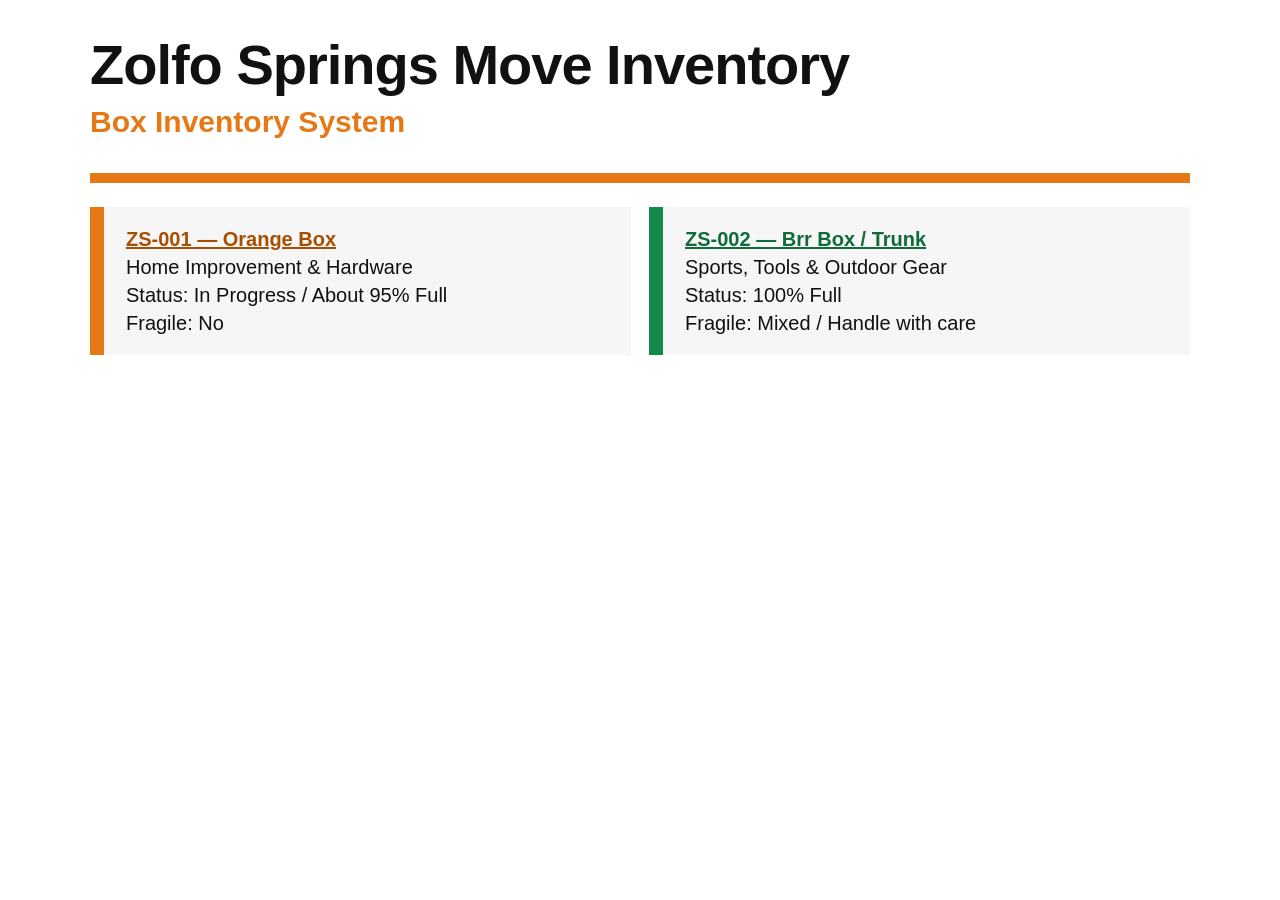
==== index.html @ a919026c "Mark ZS-002 index status as 100 percent full" ====
<!doctype html><html lang="en"><head><meta charset="utf-8"><meta name="viewport" content="width=device-width,initial-scale=1"><title>Zolfo Springs Move Inventory</title><style>:root{--orange:#e67816;--green:#148a4a;--ink:#111;--soft:#f6f6f6}body{font-family:Arial,Helvetica,sans-serif;margin:0;color:var(--ink);background:#fff}.wrap{max-width:1100px;margin:0 auto;padding:32px}.top{border-bottom:10px solid var(--orange);padding-bottom:18px;margin-bottom:24px}h1{font-size:56px;margin:0;letter-spacing:-1px}h2{color:var(--orange);margin:8px 0 16px;font-size:30px}.grid{display:grid;grid-template-columns:repeat(auto-fit,minmax(280px,1fr));gap:18px}.box-card{background:var(--soft);border-left:14px solid var(--orange);padding:18px 22px;font-size:20px;line-height:1.4}.box-card.green{border-left-color:var(--green)}a{color:#a84e00;font-weight:bold}.green a{color:#0f6b3a}@media(max-width:800px){.wrap{padding:20px}h1{font-size:42px}}</style></head><body><div class="wrap"><div class="top"><h1>Zolfo Springs Move Inventory</h1><h2>Box Inventory System</h2></div><div class="grid"><div class="box-card"><a href="boxes/ZS-001.html">ZS-001 — Orange Box</a><br>Home Improvement & Hardware<br>Status: In Progress / About 95% Full<br>Fragile: No</div><div class="box-card green"><a href="boxes/ZS-002.html">ZS-002 — Brr Box / Trunk</a><br>Sports, Tools & Outdoor Gear<br>Status: 100% Full<br>Fragile: Mixed / Handle with care</div></div></div></body></html>
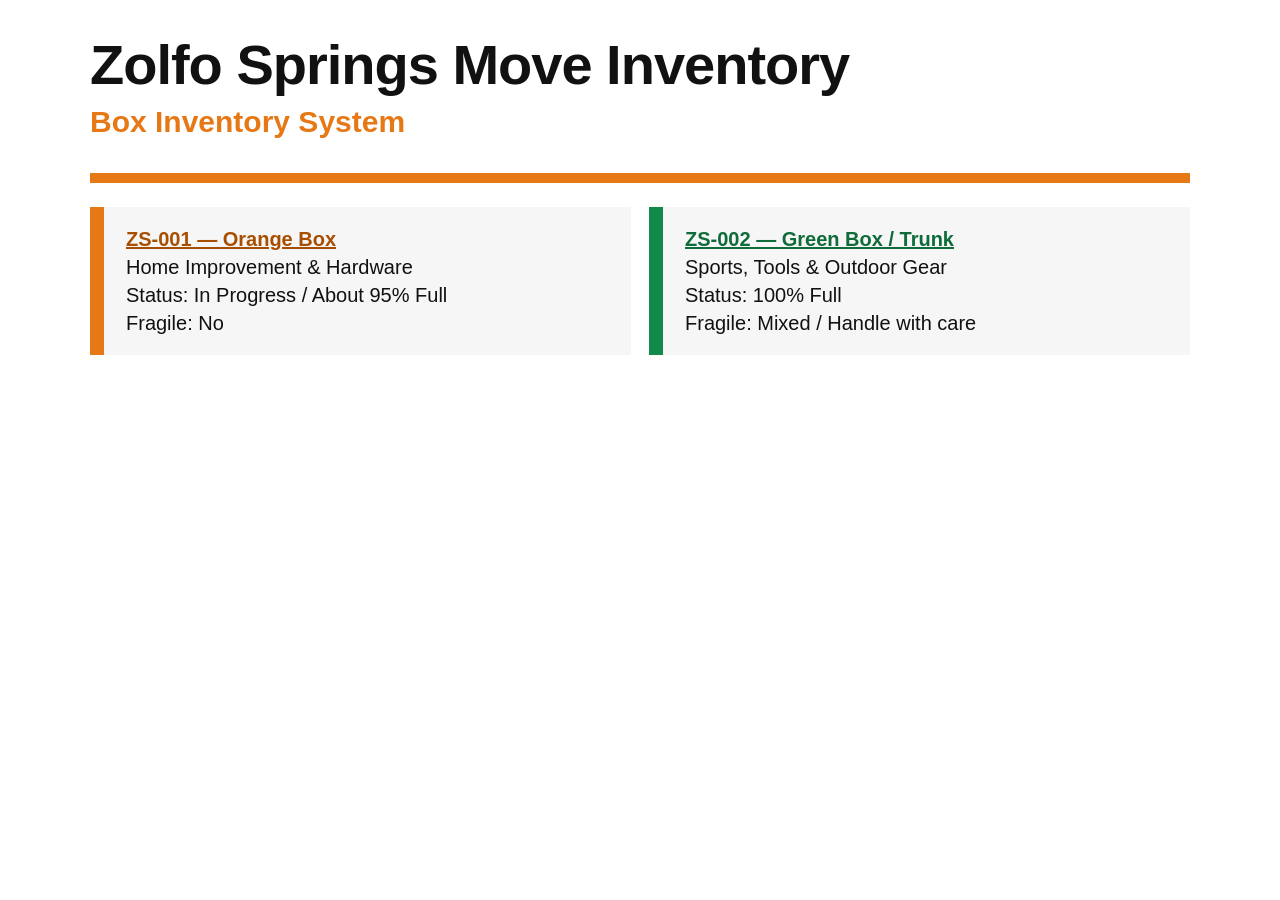
==== commit c9cf3f13: "Rename ZS-002 index title to Green Box" ====
--- a/index.html
+++ b/index.html
@@ -1 +1 @@
-<!doctype html><html lang="en"><head><meta charset="utf-8"><meta name="viewport" content="width=device-width,initial-scale=1"><title>Zolfo Springs Move Inventory</title><style>:root{--orange:#e67816;--green:#148a4a;--ink:#111;--soft:#f6f6f6}body{font-family:Arial,Helvetica,sans-serif;margin:0;color:var(--ink);background:#fff}.wrap{max-width:1100px;margin:0 auto;padding:32px}.top{border-bottom:10px solid var(--orange);padding-bottom:18px;margin-bottom:24px}h1{font-size:56px;margin:0;letter-spacing:-1px}h2{color:var(--orange);margin:8px 0 16px;font-size:30px}.grid{display:grid;grid-template-columns:repeat(auto-fit,minmax(280px,1fr));gap:18px}.box-card{background:var(--soft);border-left:14px solid var(--orange);padding:18px 22px;font-size:20px;line-height:1.4}.box-card.green{border-left-color:var(--green)}a{color:#a84e00;font-weight:bold}.green a{color:#0f6b3a}@media(max-width:800px){.wrap{padding:20px}h1{font-size:42px}}</style></head><body><div class="wrap"><div class="top"><h1>Zolfo Springs Move Inventory</h1><h2>Box Inventory System</h2></div><div class="grid"><div class="box-card"><a href="boxes/ZS-001.html">ZS-001 — Orange Box</a><br>Home Improvement & Hardware<br>Status: In Progress / About 95% Full<br>Fragile: No</div><div class="box-card green"><a href="boxes/ZS-002.html">ZS-002 — Brr Box / Trunk</a><br>Sports, Tools & Outdoor Gear<br>Status: 100% Full<br>Fragile: Mixed / Handle with care</div></div></div></body></html>+<!doctype html><html lang="en"><head><meta charset="utf-8"><meta name="viewport" content="width=device-width,initial-scale=1"><title>Zolfo Springs Move Inventory</title><style>:root{--orange:#e67816;--green:#148a4a;--ink:#111;--soft:#f6f6f6}body{font-family:Arial,Helvetica,sans-serif;margin:0;color:var(--ink);background:#fff}.wrap{max-width:1100px;margin:0 auto;padding:32px}.top{border-bottom:10px solid var(--orange);padding-bottom:18px;margin-bottom:24px}h1{font-size:56px;margin:0;letter-spacing:-1px}h2{color:var(--orange);margin:8px 0 16px;font-size:30px}.grid{display:grid;grid-template-columns:repeat(auto-fit,minmax(280px,1fr));gap:18px}.box-card{background:var(--soft);border-left:14px solid var(--orange);padding:18px 22px;font-size:20px;line-height:1.4}.box-card.green{border-left-color:var(--green)}a{color:#a84e00;font-weight:bold}.green a{color:#0f6b3a}@media(max-width:800px){.wrap{padding:20px}h1{font-size:42px}}</style></head><body><div class="wrap"><div class="top"><h1>Zolfo Springs Move Inventory</h1><h2>Box Inventory System</h2></div><div class="grid"><div class="box-card"><a href="boxes/ZS-001.html">ZS-001 — Orange Box</a><br>Home Improvement & Hardware<br>Status: In Progress / About 95% Full<br>Fragile: No</div><div class="box-card green"><a href="boxes/ZS-002.html">ZS-002 — Green Box / Trunk</a><br>Sports, Tools & Outdoor Gear<br>Status: 100% Full<br>Fragile: Mixed / Handle with care</div></div></div></body></html>
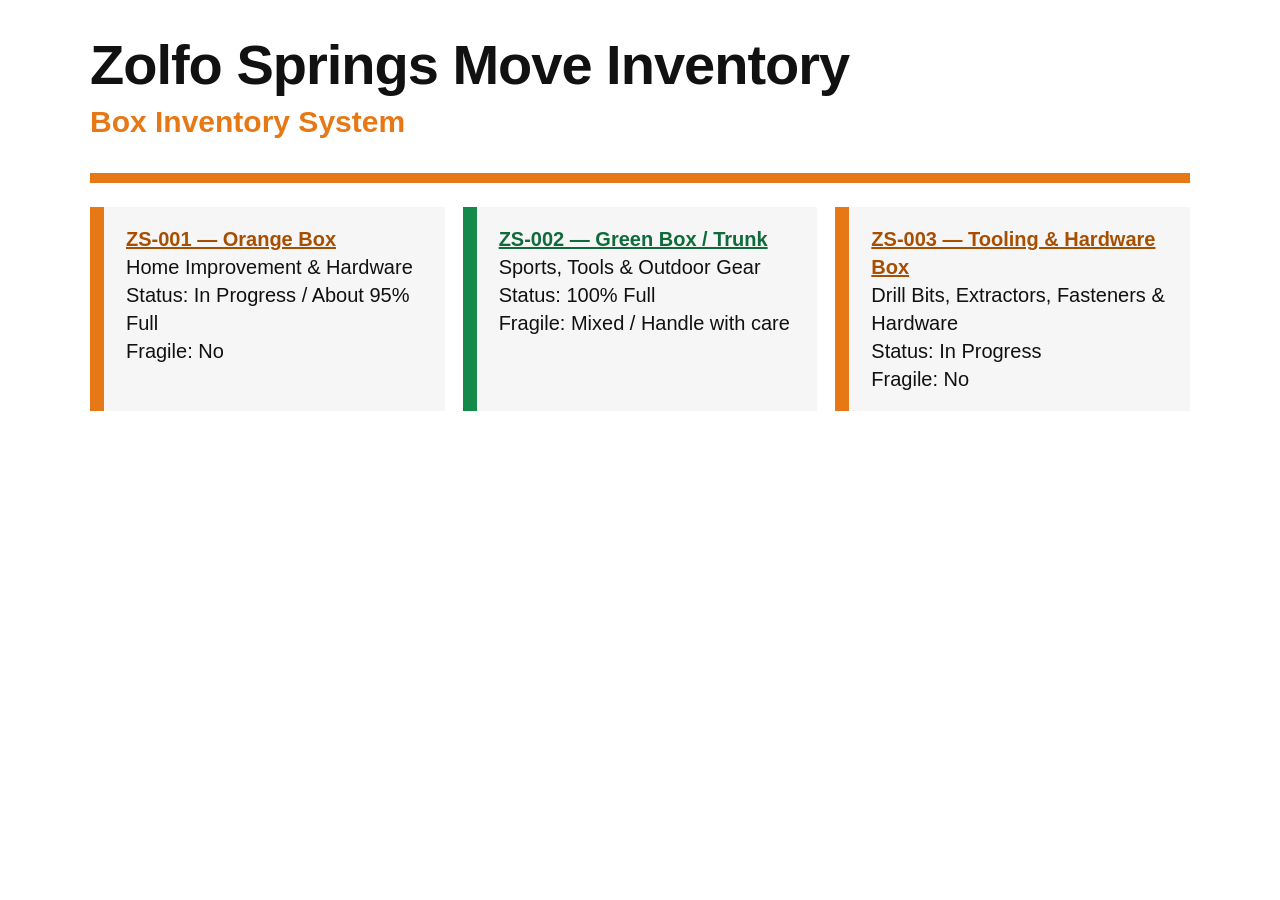
==== commit 86f97f48: "Add ZS-003 to inventory index" ====
--- a/index.html
+++ b/index.html
@@ -1 +1 @@
-<!doctype html><html lang="en"><head><meta charset="utf-8"><meta name="viewport" content="width=device-width,initial-scale=1"><title>Zolfo Springs Move Inventory</title><style>:root{--orange:#e67816;--green:#148a4a;--ink:#111;--soft:#f6f6f6}body{font-family:Arial,Helvetica,sans-serif;margin:0;color:var(--ink);background:#fff}.wrap{max-width:1100px;margin:0 auto;padding:32px}.top{border-bottom:10px solid var(--orange);padding-bottom:18px;margin-bottom:24px}h1{font-size:56px;margin:0;letter-spacing:-1px}h2{color:var(--orange);margin:8px 0 16px;font-size:30px}.grid{display:grid;grid-template-columns:repeat(auto-fit,minmax(280px,1fr));gap:18px}.box-card{background:var(--soft);border-left:14px solid var(--orange);padding:18px 22px;font-size:20px;line-height:1.4}.box-card.green{border-left-color:var(--green)}a{color:#a84e00;font-weight:bold}.green a{color:#0f6b3a}@media(max-width:800px){.wrap{padding:20px}h1{font-size:42px}}</style></head><body><div class="wrap"><div class="top"><h1>Zolfo Springs Move Inventory</h1><h2>Box Inventory System</h2></div><div class="grid"><div class="box-card"><a href="boxes/ZS-001.html">ZS-001 — Orange Box</a><br>Home Improvement & Hardware<br>Status: In Progress / About 95% Full<br>Fragile: No</div><div class="box-card green"><a href="boxes/ZS-002.html">ZS-002 — Green Box / Trunk</a><br>Sports, Tools & Outdoor Gear<br>Status: 100% Full<br>Fragile: Mixed / Handle with care</div></div></div></body></html>+<!doctype html><html lang="en"><head><meta charset="utf-8"><meta name="viewport" content="width=device-width,initial-scale=1"><title>Zolfo Springs Move Inventory</title><style>:root{--orange:#e67816;--green:#148a4a;--ink:#111;--soft:#f6f6f6}body{font-family:Arial,Helvetica,sans-serif;margin:0;color:var(--ink);background:#fff}.wrap{max-width:1100px;margin:0 auto;padding:32px}.top{border-bottom:10px solid var(--orange);padding-bottom:18px;margin-bottom:24px}h1{font-size:56px;margin:0;letter-spacing:-1px}h2{color:var(--orange);margin:8px 0 16px;font-size:30px}.grid{display:grid;grid-template-columns:repeat(auto-fit,minmax(280px,1fr));gap:18px}.box-card{background:var(--soft);border-left:14px solid var(--orange);padding:18px 22px;font-size:20px;line-height:1.4}.box-card.green{border-left-color:var(--green)}a{color:#a84e00;font-weight:bold}.green a{color:#0f6b3a}@media(max-width:800px){.wrap{padding:20px}h1{font-size:42px}}</style></head><body><div class="wrap"><div class="top"><h1>Zolfo Springs Move Inventory</h1><h2>Box Inventory System</h2></div><div class="grid"><div class="box-card"><a href="boxes/ZS-001.html">ZS-001 — Orange Box</a><br>Home Improvement & Hardware<br>Status: In Progress / About 95% Full<br>Fragile: No</div><div class="box-card green"><a href="boxes/ZS-002.html">ZS-002 — Green Box / Trunk</a><br>Sports, Tools & Outdoor Gear<br>Status: 100% Full<br>Fragile: Mixed / Handle with care</div><div class="box-card"><a href="boxes/ZS-003.html">ZS-003 — Tooling & Hardware Box</a><br>Drill Bits, Extractors, Fasteners & Hardware<br>Status: In Progress<br>Fragile: No</div></div></div></body></html>
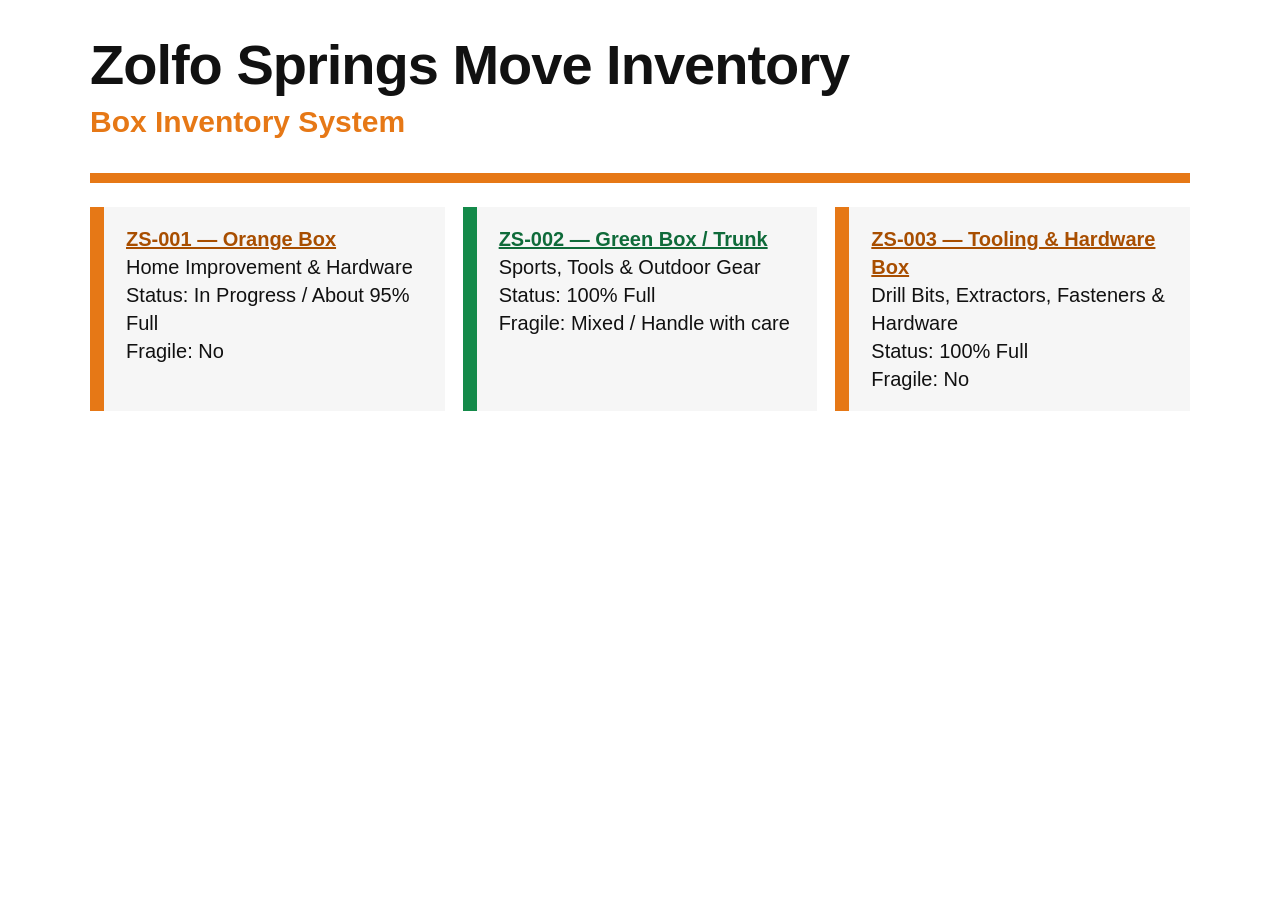
==== commit 6b754e66: "Mark ZS-003 index status as full" ====
--- a/index.html
+++ b/index.html
@@ -1 +1 @@
-<!doctype html><html lang="en"><head><meta charset="utf-8"><meta name="viewport" content="width=device-width,initial-scale=1"><title>Zolfo Springs Move Inventory</title><style>:root{--orange:#e67816;--green:#148a4a;--ink:#111;--soft:#f6f6f6}body{font-family:Arial,Helvetica,sans-serif;margin:0;color:var(--ink);background:#fff}.wrap{max-width:1100px;margin:0 auto;padding:32px}.top{border-bottom:10px solid var(--orange);padding-bottom:18px;margin-bottom:24px}h1{font-size:56px;margin:0;letter-spacing:-1px}h2{color:var(--orange);margin:8px 0 16px;font-size:30px}.grid{display:grid;grid-template-columns:repeat(auto-fit,minmax(280px,1fr));gap:18px}.box-card{background:var(--soft);border-left:14px solid var(--orange);padding:18px 22px;font-size:20px;line-height:1.4}.box-card.green{border-left-color:var(--green)}a{color:#a84e00;font-weight:bold}.green a{color:#0f6b3a}@media(max-width:800px){.wrap{padding:20px}h1{font-size:42px}}</style></head><body><div class="wrap"><div class="top"><h1>Zolfo Springs Move Inventory</h1><h2>Box Inventory System</h2></div><div class="grid"><div class="box-card"><a href="boxes/ZS-001.html">ZS-001 — Orange Box</a><br>Home Improvement & Hardware<br>Status: In Progress / About 95% Full<br>Fragile: No</div><div class="box-card green"><a href="boxes/ZS-002.html">ZS-002 — Green Box / Trunk</a><br>Sports, Tools & Outdoor Gear<br>Status: 100% Full<br>Fragile: Mixed / Handle with care</div><div class="box-card"><a href="boxes/ZS-003.html">ZS-003 — Tooling & Hardware Box</a><br>Drill Bits, Extractors, Fasteners & Hardware<br>Status: In Progress<br>Fragile: No</div></div></div></body></html>+<!doctype html><html lang="en"><head><meta charset="utf-8"><meta name="viewport" content="width=device-width,initial-scale=1"><title>Zolfo Springs Move Inventory</title><style>:root{--orange:#e67816;--green:#148a4a;--ink:#111;--soft:#f6f6f6}body{font-family:Arial,Helvetica,sans-serif;margin:0;color:var(--ink);background:#fff}.wrap{max-width:1100px;margin:0 auto;padding:32px}.top{border-bottom:10px solid var(--orange);padding-bottom:18px;margin-bottom:24px}h1{font-size:56px;margin:0;letter-spacing:-1px}h2{color:var(--orange);margin:8px 0 16px;font-size:30px}.grid{display:grid;grid-template-columns:repeat(auto-fit,minmax(280px,1fr));gap:18px}.box-card{background:var(--soft);border-left:14px solid var(--orange);padding:18px 22px;font-size:20px;line-height:1.4}.box-card.green{border-left-color:var(--green)}a{color:#a84e00;font-weight:bold}.green a{color:#0f6b3a}@media(max-width:800px){.wrap{padding:20px}h1{font-size:42px}}</style></head><body><div class="wrap"><div class="top"><h1>Zolfo Springs Move Inventory</h1><h2>Box Inventory System</h2></div><div class="grid"><div class="box-card"><a href="boxes/ZS-001.html">ZS-001 — Orange Box</a><br>Home Improvement & Hardware<br>Status: In Progress / About 95% Full<br>Fragile: No</div><div class="box-card green"><a href="boxes/ZS-002.html">ZS-002 — Green Box / Trunk</a><br>Sports, Tools & Outdoor Gear<br>Status: 100% Full<br>Fragile: Mixed / Handle with care</div><div class="box-card"><a href="boxes/ZS-003.html">ZS-003 — Tooling & Hardware Box</a><br>Drill Bits, Extractors, Fasteners & Hardware<br>Status: 100% Full<br>Fragile: No</div></div></div></body></html>
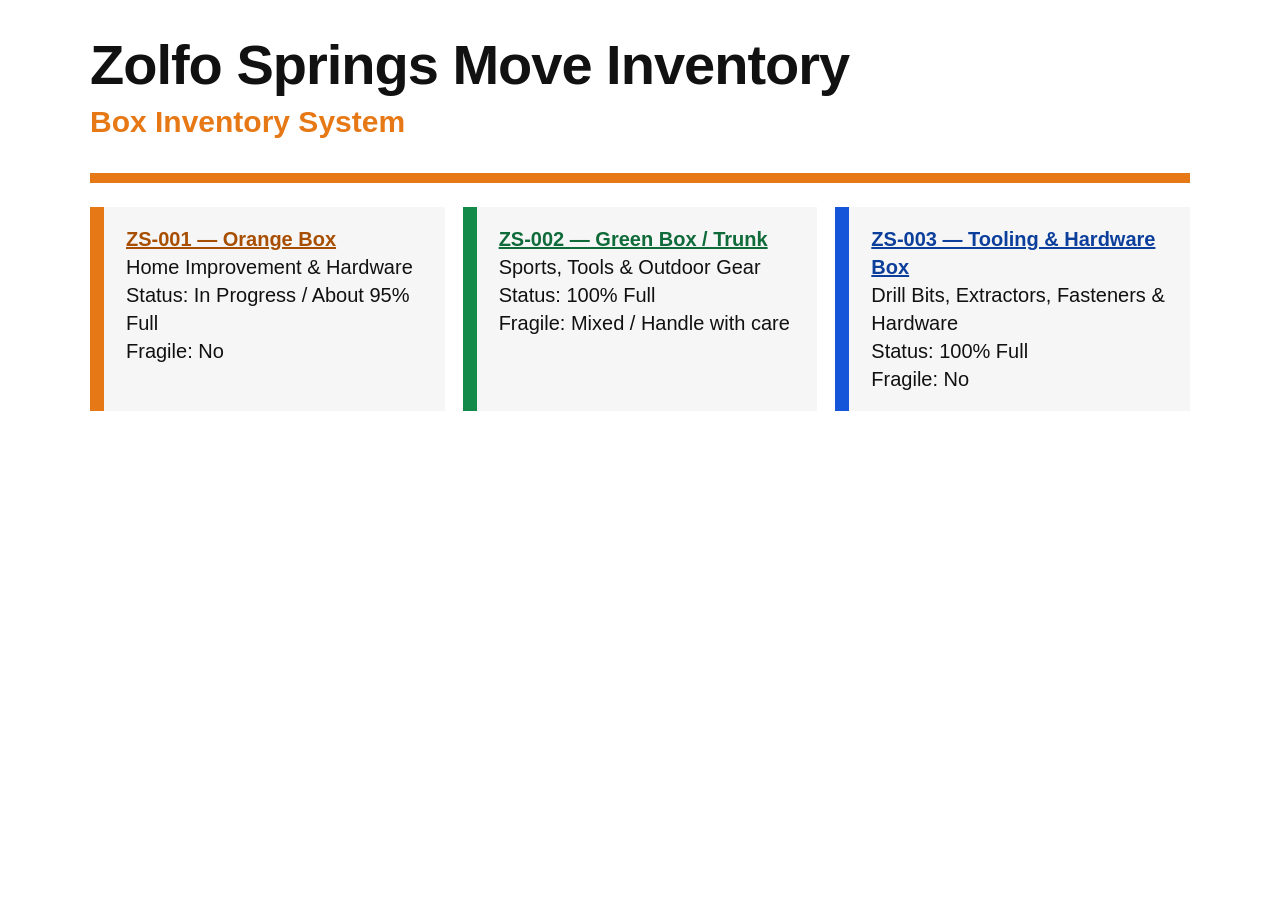
==== commit 5d858808: "Update ZS-003 color to blue" ====
--- a/index.html
+++ b/index.html
@@ -1 +1,34 @@
-<!doctype html><html lang="en"><head><meta charset="utf-8"><meta name="viewport" content="width=device-width,initial-scale=1"><title>Zolfo Springs Move Inventory</title><style>:root{--orange:#e67816;--green:#148a4a;--ink:#111;--soft:#f6f6f6}body{font-family:Arial,Helvetica,sans-serif;margin:0;color:var(--ink);background:#fff}.wrap{max-width:1100px;margin:0 auto;padding:32px}.top{border-bottom:10px solid var(--orange);padding-bottom:18px;margin-bottom:24px}h1{font-size:56px;margin:0;letter-spacing:-1px}h2{color:var(--orange);margin:8px 0 16px;font-size:30px}.grid{display:grid;grid-template-columns:repeat(auto-fit,minmax(280px,1fr));gap:18px}.box-card{background:var(--soft);border-left:14px solid var(--orange);padding:18px 22px;font-size:20px;line-height:1.4}.box-card.green{border-left-color:var(--green)}a{color:#a84e00;font-weight:bold}.green a{color:#0f6b3a}@media(max-width:800px){.wrap{padding:20px}h1{font-size:42px}}</style></head><body><div class="wrap"><div class="top"><h1>Zolfo Springs Move Inventory</h1><h2>Box Inventory System</h2></div><div class="grid"><div class="box-card"><a href="boxes/ZS-001.html">ZS-001 — Orange Box</a><br>Home Improvement & Hardware<br>Status: In Progress / About 95% Full<br>Fragile: No</div><div class="box-card green"><a href="boxes/ZS-002.html">ZS-002 — Green Box / Trunk</a><br>Sports, Tools & Outdoor Gear<br>Status: 100% Full<br>Fragile: Mixed / Handle with care</div><div class="box-card"><a href="boxes/ZS-003.html">ZS-003 — Tooling & Hardware Box</a><br>Drill Bits, Extractors, Fasteners & Hardware<br>Status: 100% Full<br>Fragile: No</div></div></div></body></html>+<!doctype html>
+<html lang="en">
+<head>
+  <meta charset="utf-8">
+  <meta name="viewport" content="width=device-width,initial-scale=1">
+  <title>Zolfo Springs Move Inventory</title>
+  <style>
+    :root{--orange:#e67816;--green:#148a4a;--blue:#1455d9;--ink:#111;--soft:#f6f6f6}
+    body{font-family:Arial,Helvetica,sans-serif;margin:0;color:var(--ink);background:#fff}
+    .wrap{max-width:1100px;margin:0 auto;padding:32px}
+    .top{border-bottom:10px solid var(--orange);padding-bottom:18px;margin-bottom:24px}
+    h1{font-size:56px;margin:0;letter-spacing:-1px}
+    h2{color:var(--orange);margin:8px 0 16px;font-size:30px}
+    .grid{display:grid;grid-template-columns:repeat(auto-fit,minmax(280px,1fr));gap:18px}
+    .box-card{background:var(--soft);border-left:14px solid var(--orange);padding:18px 22px;font-size:20px;line-height:1.4}
+    .box-card.green{border-left-color:var(--green)}
+    .box-card.blue{border-left-color:var(--blue)}
+    a{color:#a84e00;font-weight:bold}
+    .green a{color:#0f6b3a}
+    .blue a{color:#0c3f9b}
+    @media(max-width:800px){.wrap{padding:20px}h1{font-size:42px}}
+  </style>
+</head>
+<body>
+  <div class="wrap">
+    <div class="top"><h1>Zolfo Springs Move Inventory</h1><h2>Box Inventory System</h2></div>
+    <div class="grid">
+      <div class="box-card"><a href="boxes/ZS-001.html">ZS-001 — Orange Box</a><br>Home Improvement &amp; Hardware<br>Status: In Progress / About 95% Full<br>Fragile: No</div>
+      <div class="box-card green"><a href="boxes/ZS-002.html">ZS-002 — Green Box / Trunk</a><br>Sports, Tools &amp; Outdoor Gear<br>Status: 100% Full<br>Fragile: Mixed / Handle with care</div>
+      <div class="box-card blue"><a href="boxes/ZS-003.html">ZS-003 — Tooling &amp; Hardware Box</a><br>Drill Bits, Extractors, Fasteners &amp; Hardware<br>Status: 100% Full<br>Fragile: No</div>
+    </div>
+  </div>
+</body>
+</html>
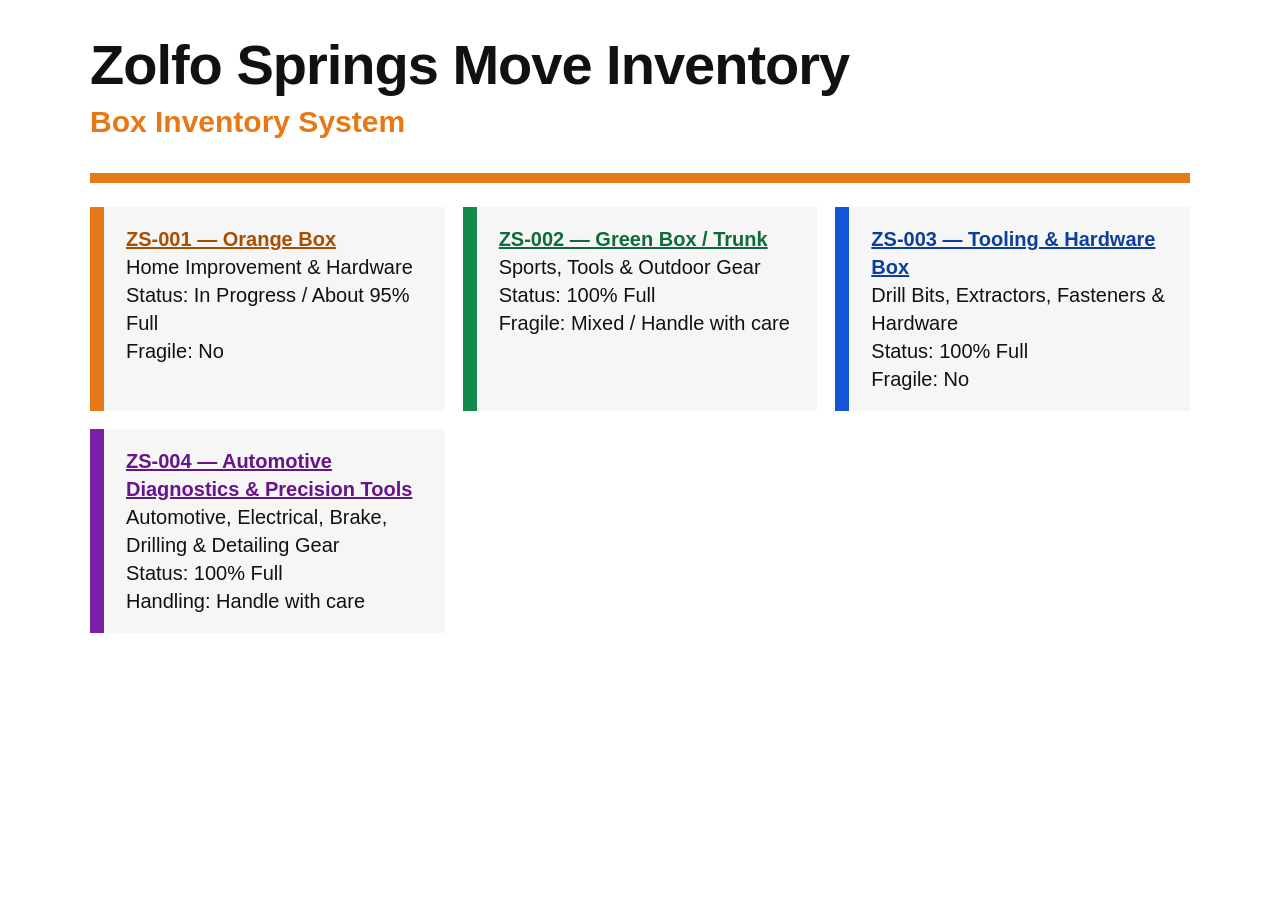
==== commit f1801bde: "add ZS-004 inventory page" ====
--- a/index.html
+++ b/index.html
@@ -5,7 +5,7 @@
   <meta name="viewport" content="width=device-width,initial-scale=1">
   <title>Zolfo Springs Move Inventory</title>
   <style>
-    :root{--orange:#e67816;--green:#148a4a;--blue:#1455d9;--ink:#111;--soft:#f6f6f6}
+    :root{--orange:#e67816;--green:#148a4a;--blue:#1455d9;--purple:#7b20a8;--ink:#111;--soft:#f6f6f6}
     body{font-family:Arial,Helvetica,sans-serif;margin:0;color:var(--ink);background:#fff}
     .wrap{max-width:1100px;margin:0 auto;padding:32px}
     .top{border-bottom:10px solid var(--orange);padding-bottom:18px;margin-bottom:24px}
@@ -15,9 +15,11 @@
     .box-card{background:var(--soft);border-left:14px solid var(--orange);padding:18px 22px;font-size:20px;line-height:1.4}
     .box-card.green{border-left-color:var(--green)}
     .box-card.blue{border-left-color:var(--blue)}
+    .box-card.purple{border-left-color:var(--purple)}
     a{color:#a84e00;font-weight:bold}
     .green a{color:#0f6b3a}
     .blue a{color:#0c3f9b}
+    .purple a{color:#651589}
     @media(max-width:800px){.wrap{padding:20px}h1{font-size:42px}}
   </style>
 </head>
@@ -28,6 +30,7 @@
       <div class="box-card"><a href="boxes/ZS-001.html">ZS-001 — Orange Box</a><br>Home Improvement &amp; Hardware<br>Status: In Progress / About 95% Full<br>Fragile: No</div>
       <div class="box-card green"><a href="boxes/ZS-002.html">ZS-002 — Green Box / Trunk</a><br>Sports, Tools &amp; Outdoor Gear<br>Status: 100% Full<br>Fragile: Mixed / Handle with care</div>
       <div class="box-card blue"><a href="boxes/ZS-003.html">ZS-003 — Tooling &amp; Hardware Box</a><br>Drill Bits, Extractors, Fasteners &amp; Hardware<br>Status: 100% Full<br>Fragile: No</div>
+      <div class="box-card purple"><a href="boxes/ZS-004.html">ZS-004 — Automotive Diagnostics &amp; Precision Tools</a><br>Automotive, Electrical, Brake, Drilling &amp; Detailing Gear<br>Status: 100% Full<br>Handling: Handle with care</div>
     </div>
   </div>
 </body>
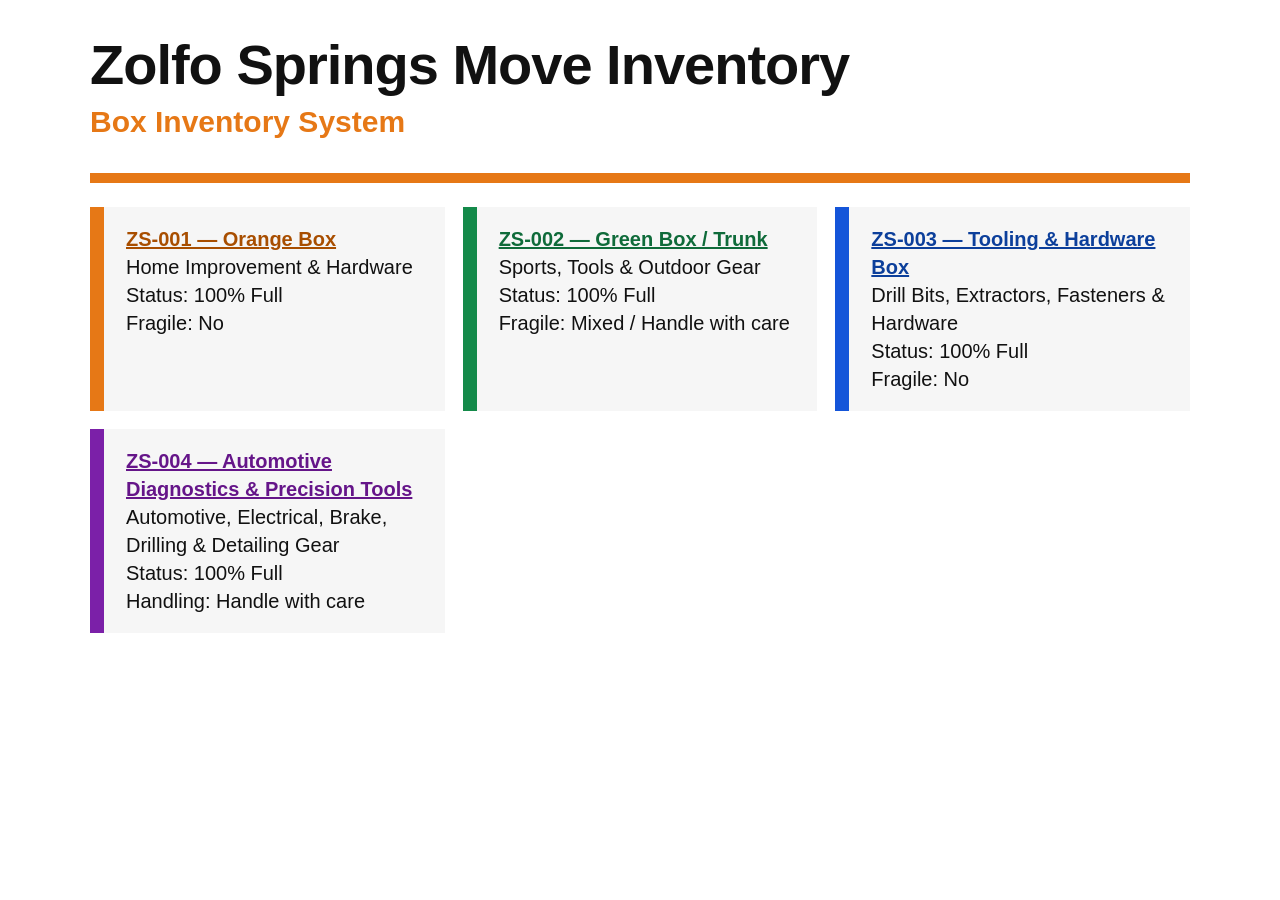
==== commit fe3f90ab: "close ZS-001 inventory" ====
--- a/index.html
+++ b/index.html
@@ -27,7 +27,7 @@
   <div class="wrap">
     <div class="top"><h1>Zolfo Springs Move Inventory</h1><h2>Box Inventory System</h2></div>
     <div class="grid">
-      <div class="box-card"><a href="boxes/ZS-001.html">ZS-001 — Orange Box</a><br>Home Improvement &amp; Hardware<br>Status: In Progress / About 95% Full<br>Fragile: No</div>
+      <div class="box-card"><a href="boxes/ZS-001.html">ZS-001 — Orange Box</a><br>Home Improvement &amp; Hardware<br>Status: 100% Full<br>Fragile: No</div>
       <div class="box-card green"><a href="boxes/ZS-002.html">ZS-002 — Green Box / Trunk</a><br>Sports, Tools &amp; Outdoor Gear<br>Status: 100% Full<br>Fragile: Mixed / Handle with care</div>
       <div class="box-card blue"><a href="boxes/ZS-003.html">ZS-003 — Tooling &amp; Hardware Box</a><br>Drill Bits, Extractors, Fasteners &amp; Hardware<br>Status: 100% Full<br>Fragile: No</div>
       <div class="box-card purple"><a href="boxes/ZS-004.html">ZS-004 — Automotive Diagnostics &amp; Precision Tools</a><br>Automotive, Electrical, Brake, Drilling &amp; Detailing Gear<br>Status: 100% Full<br>Handling: Handle with care</div>
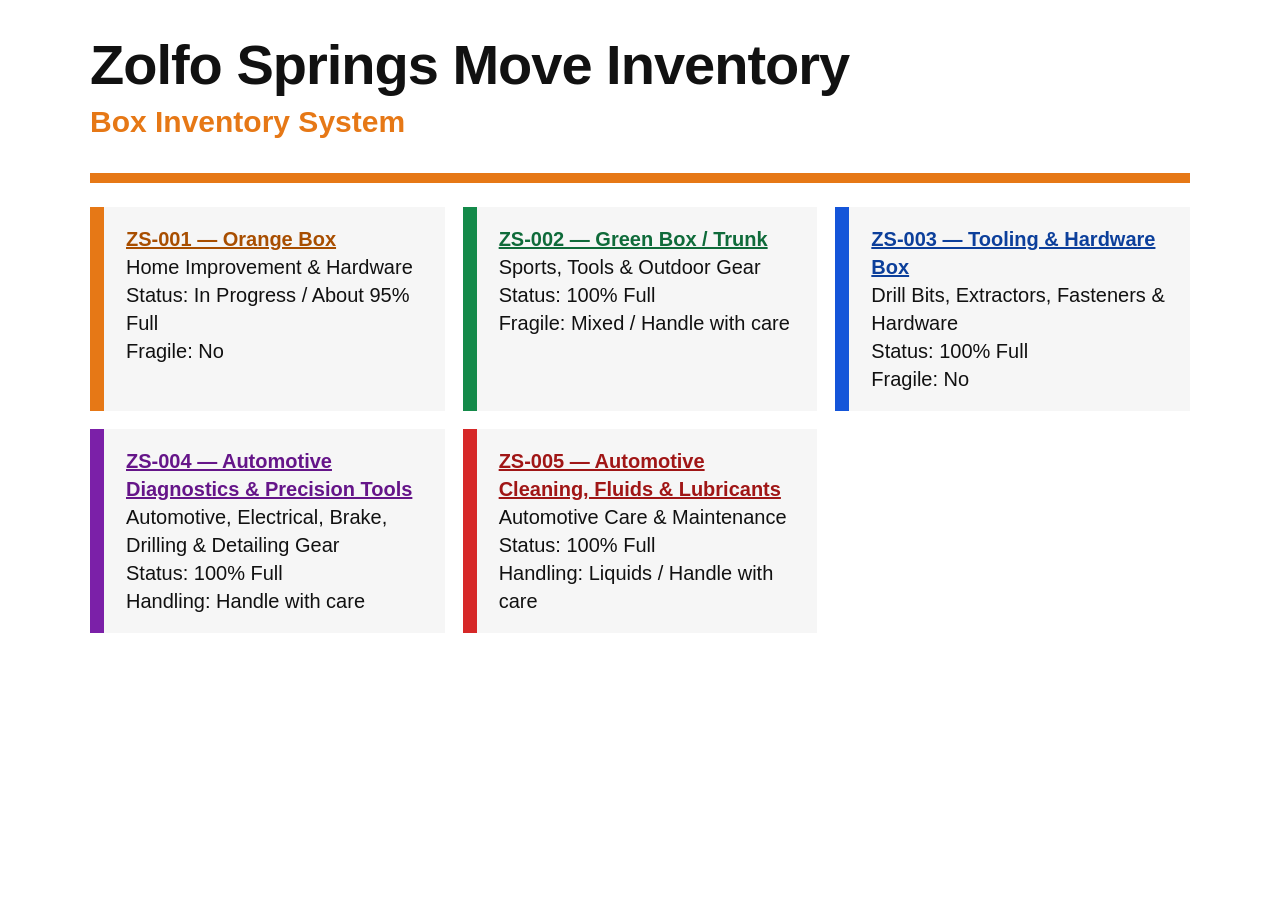
==== commit d394d27a: "publish ZS-005 inventory page" ====
--- a/index.html
+++ b/index.html
@@ -5,7 +5,7 @@
   <meta name="viewport" content="width=device-width,initial-scale=1">
   <title>Zolfo Springs Move Inventory</title>
   <style>
-    :root{--orange:#e67816;--green:#148a4a;--blue:#1455d9;--purple:#7b20a8;--ink:#111;--soft:#f6f6f6}
+    :root{--orange:#e67816;--green:#148a4a;--blue:#1455d9;--purple:#7b20a8;--red:#d62828;--ink:#111;--soft:#f6f6f6}
     body{font-family:Arial,Helvetica,sans-serif;margin:0;color:var(--ink);background:#fff}
     .wrap{max-width:1100px;margin:0 auto;padding:32px}
     .top{border-bottom:10px solid var(--orange);padding-bottom:18px;margin-bottom:24px}
@@ -16,10 +16,12 @@
     .box-card.green{border-left-color:var(--green)}
     .box-card.blue{border-left-color:var(--blue)}
     .box-card.purple{border-left-color:var(--purple)}
+    .box-card.red{border-left-color:var(--red)}
     a{color:#a84e00;font-weight:bold}
     .green a{color:#0f6b3a}
     .blue a{color:#0c3f9b}
     .purple a{color:#651589}
+    .red a{color:#a01616}
     @media(max-width:800px){.wrap{padding:20px}h1{font-size:42px}}
   </style>
 </head>
@@ -27,10 +29,11 @@
   <div class="wrap">
     <div class="top"><h1>Zolfo Springs Move Inventory</h1><h2>Box Inventory System</h2></div>
     <div class="grid">
-      <div class="box-card"><a href="boxes/ZS-001.html">ZS-001 — Orange Box</a><br>Home Improvement &amp; Hardware<br>Status: 100% Full<br>Fragile: No</div>
+      <div class="box-card"><a href="boxes/ZS-001.html">ZS-001 — Orange Box</a><br>Home Improvement &amp; Hardware<br>Status: In Progress / About 95% Full<br>Fragile: No</div>
       <div class="box-card green"><a href="boxes/ZS-002.html">ZS-002 — Green Box / Trunk</a><br>Sports, Tools &amp; Outdoor Gear<br>Status: 100% Full<br>Fragile: Mixed / Handle with care</div>
       <div class="box-card blue"><a href="boxes/ZS-003.html">ZS-003 — Tooling &amp; Hardware Box</a><br>Drill Bits, Extractors, Fasteners &amp; Hardware<br>Status: 100% Full<br>Fragile: No</div>
       <div class="box-card purple"><a href="boxes/ZS-004.html">ZS-004 — Automotive Diagnostics &amp; Precision Tools</a><br>Automotive, Electrical, Brake, Drilling &amp; Detailing Gear<br>Status: 100% Full<br>Handling: Handle with care</div>
+      <div class="box-card red"><a href="boxes/ZS-005.html">ZS-005 — Automotive Cleaning, Fluids &amp; Lubricants</a><br>Automotive Care &amp; Maintenance<br>Status: 100% Full<br>Handling: Liquids / Handle with care</div>
     </div>
   </div>
 </body>
